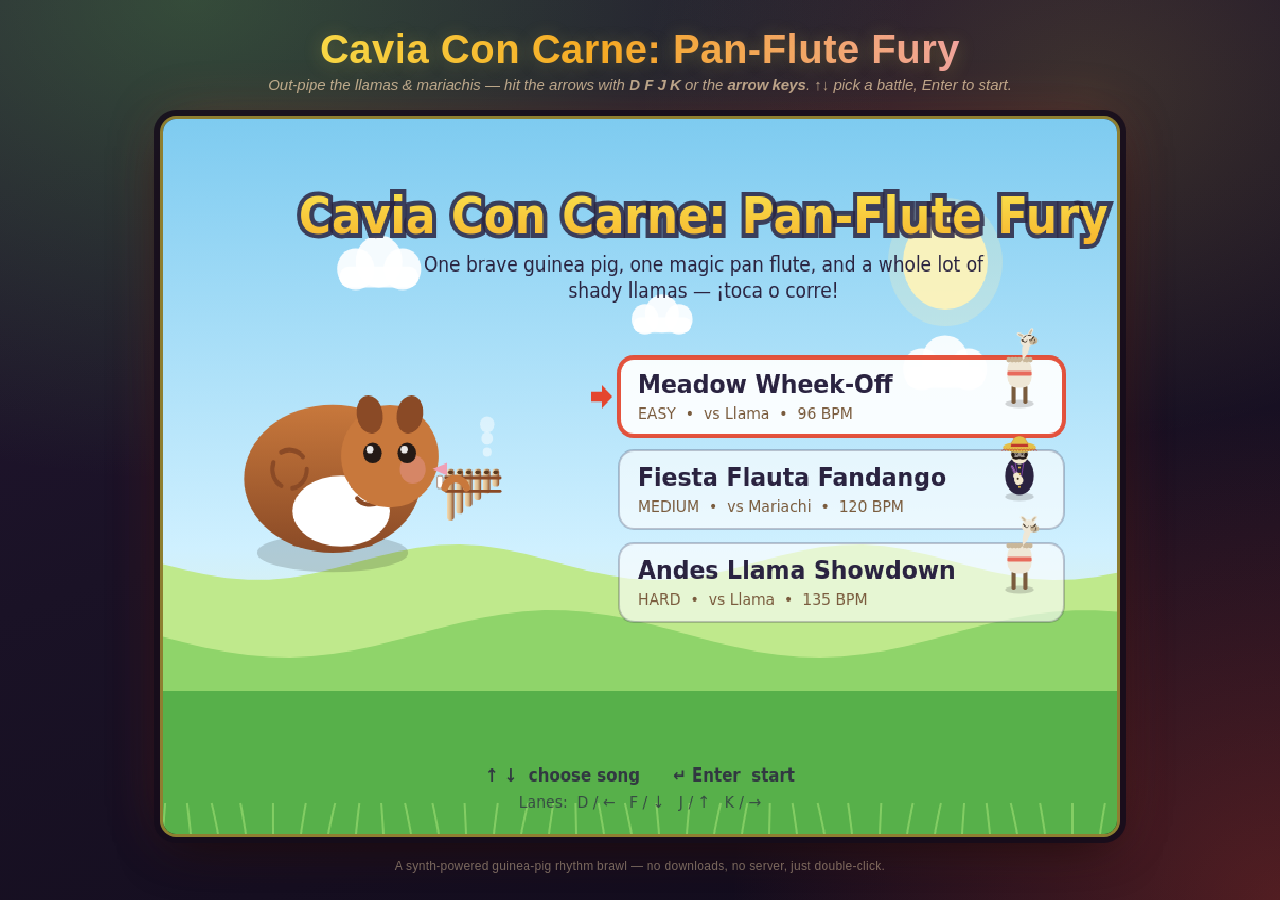
==== index.html @ 02d4ec0c "Add Cavia Con Carne: Pan-Flute Fury — a guinea-pig rhythm game A PaRappa-style browser rhythm game i" ====
<!DOCTYPE html>
<html lang="en">
<head>
  <meta charset="UTF-8">
  <meta name="viewport" content="width=device-width, initial-scale=1.0, viewport-fit=cover">
  <title>Cavia Con Carne: Pan-Flute Fury</title>
  <link rel="stylesheet" href="styles.css">
</head>
<body>
  <!-- Optional page chrome (styled by styles.css; the game also draws its own
       in-canvas title & results, so this is purely decorative). -->
  <header class="game-header">
    <h1>Cavia Con Carne: Pan-Flute Fury</h1>
    <p class="tagline">Out-pipe the llamas &amp; mariachis &mdash; hit the arrows with <strong>D&nbsp;F&nbsp;J&nbsp;K</strong> or the <strong>arrow keys</strong>. &uarr;&darr; pick a battle, Enter to start.</p>
  </header>

  <!-- The game canvas. Intrinsic 900x600 (3:2) drives the responsive sizing in
       styles.css; game.js scales the backing store by devicePixelRatio itself. -->
  <canvas id="game" width="900" height="600">
    Your browser does not support the HTML5 canvas element.
  </canvas>

  <footer class="game-footer">
    A synth-powered guinea-pig rhythm brawl &mdash; no downloads, no server, just double-click.
  </footer>

  <!-- Classic scripts, loaded in contract order (NO type=module).
       audio -> characters -> songs -> rhythm -> game. -->
  <script src="js/audio.js"></script>
  <script src="js/characters.js"></script>
  <script src="js/songs.js"></script>
  <script src="js/rhythm.js"></script>
  <script src="js/game.js"></script>

  <!-- Bootstrap: build the Game once the DOM (and thus the canvas) exists. -->
  <script>
    (function () {
      function boot() {
        var canvas = document.getElementById('game');
        if (canvas) { new Game(canvas); }
      }
      if (document.readyState === 'loading') {
        document.addEventListener('DOMContentLoaded', boot);
      } else {
        boot();
      }
    })();
  </script>
</body>
</html>
---- styles.css ----
/* =========================================================================
   Cavia Con Carne: Pan-Flute Fury
   styles.css — page chrome around the <canvas> game.

   The game itself is drawn entirely on a <canvas> by game.js (using
   Characters + RhythmEngine). This stylesheet only styles the *page*:
   a cheerful full-viewport background, a centered, framed, responsive
   canvas, an optional title header, and a small footer credit line.

   No external fonts or images — system font stack + CSS gradients only,
   so it works over file:// with a double-click.
   ========================================================================= */

/* -------------------------------------------------------------------------
   1. Reset-ish base: kill default margins, sane box-sizing, no stray focus
      rings that would clash with the game's own canvas visuals.
   ------------------------------------------------------------------------- */
*,
*::before,
*::after {
  box-sizing: border-box;
}

html,
body {
  margin: 0;
  padding: 0;
  height: 100%;
}

/* Remove the default focus outline globally, then restore a tasteful,
   keyboard-only focus ring where it actually matters (see :focus-visible
   below). This keeps mouse clicks clean without hurting accessibility. */
:focus {
  outline: none;
}

:focus-visible {
  outline: 3px solid #F9E04C;          /* fiesta yellow — warm + high contrast */
  outline-offset: 3px;
  border-radius: 6px;
}

/* -------------------------------------------------------------------------
   2. Page background: dark, cozy, cheerful.
      A layered radial + linear gradient evokes a warm meadow-at-dusk /
      fiesta glow without any image assets. Fixed attachment so it stays
      put while the (short) page scrolls on small screens.
   ------------------------------------------------------------------------- */
body {
  /* System font stack only — no web fonts. */
  font-family: -apple-system, BlinkMacSystemFont, "Segoe UI", Roboto,
    Helvetica, Arial, "Apple Color Emoji", "Segoe UI Emoji", sans-serif;

  color: #F4D9B0;                       /* guineaPig cream for any page text */

  /* Cozy dark base with warm spotlights top-left (meadow green) and
     bottom-right (fiesta violet/orange) fading into a deep night blue. */
  background-color: #1a1226;
  background-image:
    radial-gradient(1200px 800px at 15% 0%,  rgba(87, 176, 74, 0.35), transparent 60%),
    radial-gradient(1000px 900px at 100% 100%, rgba(228, 70, 47, 0.30), transparent 55%),
    radial-gradient(900px 700px at 85% 10%,  rgba(249, 224, 76, 0.15), transparent 50%),
    linear-gradient(160deg, #241633 0%, #1a1226 45%, #120c1c 100%);
  background-attachment: fixed;

  /* Center the game vertically + horizontally, stacking header/canvas/footer. */
  min-height: 100%;
  display: flex;
  flex-direction: column;
  align-items: center;
  justify-content: center;
  gap: clamp(10px, 2.5vh, 22px);
  padding: clamp(12px, 3vh, 32px);

  /* Smoother text on the warm background. */
  -webkit-font-smoothing: antialiased;
  text-rendering: optimizeLegibility;
}

/* -------------------------------------------------------------------------
   3. Optional title header. game.js draws its own in-canvas title screen,
      but a lightweight page-level header reads nicely above the frame and
      helps on very tall viewports. Style .game-header if present; it does
      no harm if the markup omits it.
   ------------------------------------------------------------------------- */
.game-header {
  text-align: center;
  line-height: 1.1;
  user-select: none;
}

.game-header h1 {
  margin: 0;
  font-size: clamp(20px, 4.2vw, 40px);
  font-weight: 800;
  letter-spacing: 0.5px;
  /* Warm gold-to-pink gradient text, with a soft glow behind it. */
  background: linear-gradient(90deg, #F9E04C 0%, #F6A623 45%, #F0A0B4 100%);
  -webkit-background-clip: text;
  background-clip: text;
  color: transparent;
  text-shadow: 0 2px 18px rgba(249, 224, 76, 0.25);
}

.game-header .tagline {
  margin: 6px 0 0;
  font-size: clamp(11px, 1.8vw, 15px);
  font-style: italic;
  color: rgba(244, 217, 176, 0.72);
}

/* -------------------------------------------------------------------------
   4. The star of the show: the game canvas.
      - Centered by the fl0 body flex layout.
      - Responsive: never wider than the viewport, keeps its 4:3-ish aspect
        via width/height attributes on the element (aspect-ratio fallback).
      - Framed with a rounded border, warm inner ring, and deep drop shadow
        so it floats above the background like an arcade cabinet screen.
      - Crisp scaling: the game art is chunky/pixel-friendly, so we ask the
        browser not to over-smooth when the canvas is scaled down.
   ------------------------------------------------------------------------- */
canvas {
  display: block;

  /* Responsive sizing while preserving aspect ratio. The canvas element's
     intrinsic width:height attributes drive the ratio; these limits stop it
     from overflowing the frame on any viewport. */
  max-width: min(96vw, 960px);
  max-height: 86vh;
  width: auto;
  height: auto;

  /* Framing: layered warm border + glow. */
  border-radius: 16px;
  border: 3px solid rgba(249, 224, 76, 0.55);   /* golden bezel */
  background: #0c0912;                            /* letterbox behind art */
  box-shadow:
    0 0 0 6px rgba(20, 12, 28, 0.85),            /* dark outer mat */
    0 18px 50px -12px rgba(0, 0, 0, 0.75),        /* floating drop shadow */
    0 0 60px -10px rgba(228, 70, 47, 0.35),       /* warm ambient glow */
    inset 0 0 40px rgba(0, 0, 0, 0.55);           /* subtle vignette */

  /* Crisp, pixel-friendly downscaling of the chunky canvas art.
     crisp-edges/pixelated keep primitives sharp instead of blurry. */
  image-rendering: -webkit-optimize-contrast;
  image-rendering: crisp-edges;
  image-rendering: pixelated;

  /* The game handles all input on the canvas; suppress the mobile
     double-tap-zoom / text-selection so taps feel like button presses. */
  touch-action: manipulation;
  -webkit-user-select: none;
  user-select: none;
}

/* -------------------------------------------------------------------------
   5. Footer credit line — small, unobtrusive, warm.
   ------------------------------------------------------------------------- */
.game-footer {
  text-align: center;
  font-size: clamp(10px, 1.5vw, 12px);
  letter-spacing: 0.3px;
  color: rgba(244, 217, 176, 0.45);
  user-select: none;
}

.game-footer a {
  color: rgba(249, 224, 76, 0.7);
  text-decoration: none;
}

.game-footer a:hover {
  color: #F9E04C;
  text-decoration: underline;
}

/* -------------------------------------------------------------------------
   6. Small-screen tweaks: reclaim vertical space so the canvas stays large.
   ------------------------------------------------------------------------- */
@media (max-height: 560px) {
  .game-header .tagline {
    display: none;                     /* hide tagline when height is tight */
  }
  body {
    gap: 8px;
    padding: 8px;
  }
  canvas {
    max-height: 90vh;
  }
}

/* Respect users who prefer reduced motion: the page chrome has no essential
   animation, but if any transitions are added later this disables them. */
@media (prefers-reduced-motion: reduce) {
  * {
    animation-duration: 0.001ms !important;
    animation-iteration-count: 1 !important;
    transition-duration: 0.001ms !important;
  }
}
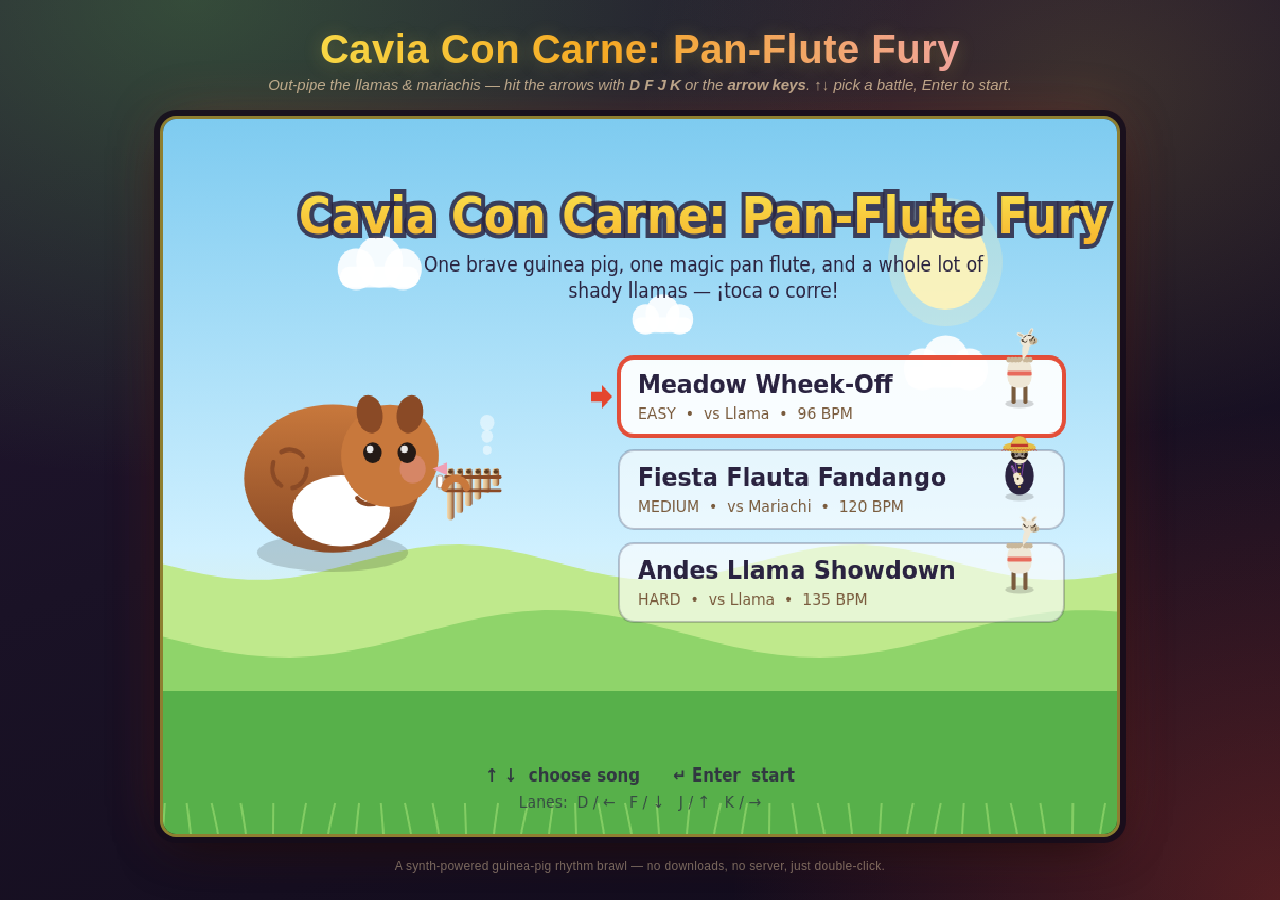
==== commit 422695d3: "Add touch controls + mobile layout + GitHub Pages deploy Make the game fully playable on phones/tabl" ====
--- a/index.html
+++ b/index.html
@@ -2,7 +2,10 @@
 <html lang="en">
 <head>
   <meta charset="UTF-8">
-  <meta name="viewport" content="width=device-width, initial-scale=1.0, viewport-fit=cover">
+  <meta name="viewport" content="width=device-width, initial-scale=1.0, maximum-scale=1.0, user-scalable=no, viewport-fit=cover">
+  <meta name="theme-color" content="#1a1226">
+  <meta name="mobile-web-app-capable" content="yes">
+  <meta name="apple-mobile-web-app-capable" content="yes">
   <title>Cavia Con Carne: Pan-Flute Fury</title>
   <link rel="stylesheet" href="styles.css">
 </head>
@@ -23,6 +26,14 @@
   <footer class="game-footer">
     A synth-powered guinea-pig rhythm brawl &mdash; no downloads, no server, just double-click.
   </footer>
+
+  <!-- Shown only on small portrait screens (phones held upright). The game is a
+       landscape 3:2 stage, so it plays best sideways. Hidden in landscape. -->
+  <div class="rotate-hint" aria-hidden="true">
+    <div class="rotate-hint__icon">📱↻</div>
+    <p><strong>Tourne ton téléphone</strong><br>Le jeu se joue en mode paysage.</p>
+    <p class="rotate-hint__sub">Touche les 4 flèches en rythme pour jouer de la flûte de pan&nbsp;!</p>
+  </div>
 
   <!-- Classic scripts, loaded in contract order (NO type=module).
        audio -> characters -> songs -> rhythm -> game. -->
--- a/styles.css
+++ b/styles.css
@@ -26,6 +26,12 @@
   margin: 0;
   padding: 0;
   height: 100%;
+  /* Lock the page down like an app: no rubber-band scroll or pinch-zoom, so
+     taps register as button presses instead of gestures. */
+  overflow: hidden;
+  overscroll-behavior: none;
+  -webkit-tap-highlight-color: transparent;
+  touch-action: manipulation;
 }
 
 /* Remove the default focus outline globally, then restore a tasteful,
@@ -147,11 +153,37 @@
   image-rendering: crisp-edges;
   image-rendering: pixelated;
 
-  /* The game handles all input on the canvas; suppress the mobile
-     double-tap-zoom / text-selection so taps feel like button presses. */
-  touch-action: manipulation;
+  /* The game handles all input on the canvas; suppress every browser gesture
+     (scroll, pinch, double-tap-zoom) so taps feel like button presses. */
+  touch-action: none;
   -webkit-user-select: none;
   user-select: none;
+}
+
+/* -------------------------------------------------------------------------
+   "Rotate your phone" hint — hidden by default, shown only on small portrait
+   screens (see the media query in §6). The game stage is landscape 3:2.
+   ------------------------------------------------------------------------- */
+.rotate-hint {
+  display: none;
+  text-align: center;
+  color: #F4D9B0;
+  padding: 24px;
+  line-height: 1.5;
+}
+
+.rotate-hint__icon {
+  font-size: 64px;
+  margin-bottom: 12px;
+  animation: rotate-wobble 2.2s ease-in-out infinite;
+}
+
+.rotate-hint p { margin: 8px 0; font-size: 18px; }
+.rotate-hint__sub { font-size: 14px; color: rgba(244, 217, 176, 0.65); }
+
+@keyframes rotate-wobble {
+  0%, 100% { transform: rotate(-12deg); }
+  50%      { transform: rotate(12deg); }
 }
 
 /* -------------------------------------------------------------------------
@@ -188,6 +220,42 @@
   }
   canvas {
     max-height: 90vh;
+  }
+}
+
+/* Touch devices (phones/tablets): reclaim the whole viewport for the canvas.
+   The game draws its own title/instructions, so the page chrome is redundant
+   here and the on-screen touch buttons replace the keyboard legend. Removing
+   the max-width/height caps lets game.js size the canvas to fit exactly,
+   preserving the 3:2 aspect with no distortion. */
+@media (pointer: coarse) {
+  .game-header,
+  .game-footer {
+    display: none;
+  }
+  body {
+    gap: 0;
+    padding: 0;
+  }
+  canvas {
+    max-width: 100vw;
+    max-height: 100vh;
+    border-width: 2px;
+    border-radius: 10px;
+    box-shadow: 0 0 0 3px rgba(20, 12, 28, 0.85);
+  }
+}
+
+/* Phone held upright: the landscape stage would be tiny, so ask the player to
+   rotate. We hide the canvas + chrome and show the rotate hint instead. */
+@media (pointer: coarse) and (orientation: portrait) and (max-width: 820px) {
+  canvas,
+  .game-header,
+  .game-footer {
+    display: none;
+  }
+  .rotate-hint {
+    display: block;
   }
 }
 
